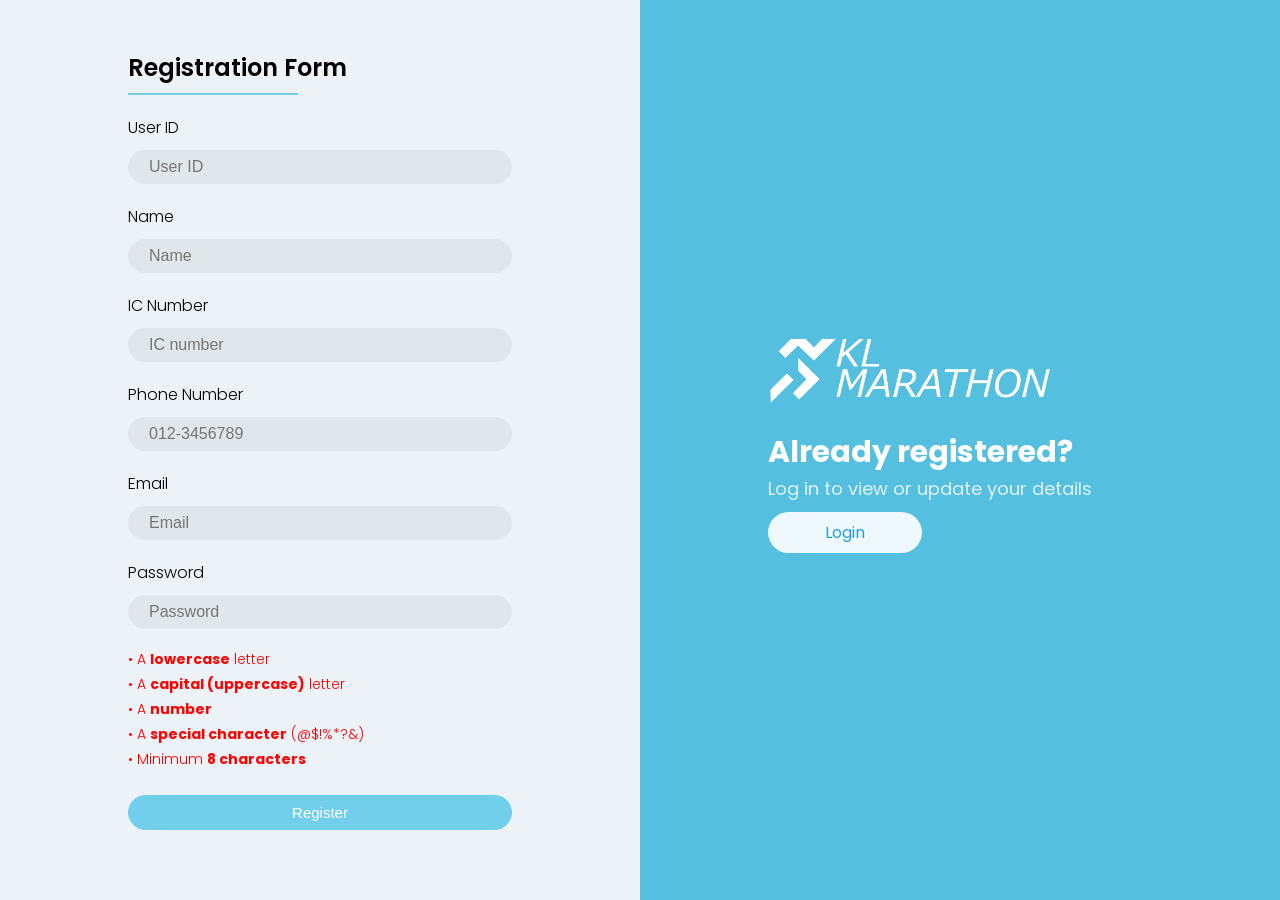
==== register.html @ 244e9a41 "first commit" ====
<!DOCTYPE html>
<html lang="en">
<head>
    <meta charset="UTF-8">
    <meta http-equiv="X-UA-Compatible" content="IE=edge">
    <meta name="viewport" content="width=device-width, initial-scale=1.0">
    <link rel="icon" href="Image/icon.ico" />
    <link rel="stylesheet" type="text/css" href="css/style.css" />
    <title>KLMarathon - Register</title>

    <!-- Load Google reCAPTCHA -->
    <script src="https://www.google.com/recaptcha/api.js" async defer></script>

    <style>
        .password-msg p {
            margin: 4px 0;
            font-size: 14px;
        }
        .valid { color: green; }
        .invalid { color: red; }
    </style>
</head>
<body>
    <div class="container-4">
        <div class="cont-child">
            <div class="rightCont">
                <h1>Registration Form</h1>
                <hr>
                <form id="signup-form" action="signup-engine.php" method="POST">
                    <label class="label" for="user_id">User ID</label>
                    <input type="text" name="user_id" placeholder="User ID" required>

                    <label class="label" for="name">Name</label>
                    <input type="text" name="name" placeholder="Name" required>

                    <label class="label" for="IC_num">IC Number</label>
                    <input type="text" name="IC_num" placeholder="IC number" required>

                    <label class="label" for="phone">Phone Number</label>
                    <input type="tel" name="phone" placeholder="012-3456789" required>

                    <label class="label" for="email">Email</label>
                    <input type="email" name="email" placeholder="Email" required>

                    <label class="label" for="password">Password</label>
                    <input type="password" id="password" name="password" placeholder="Password" required
                        pattern="(?=.*[a-z])(?=.*[A-Z])(?=.*\d)(?=.*[@$!%*?&]).{8,}"
                        title="Min 8 chars, with upper, lower, number & special char">

                    <div id="message" class="password-msg">
                        <p id="letter" class="invalid">• A <b>lowercase</b> letter</p>
                        <p id="capital" class="invalid">• A <b>capital (uppercase)</b> letter</p>
                        <p id="number" class="invalid">• A <b>number</b></p>
                        <p id="special" class="invalid">• A <b>special character</b> (@$!%*?&)</p>
                        <p id="length" class="invalid">• Minimum <b>8 characters</b></p>
                    </div>

                    <!-- Google reCAPTCHA widget -->
                    <div class="g-recaptcha" data-sitekey="6LcbBlwrAAAAADszQ8QkAg8TMUArDnsiP71nFxm5"></div>

                    <input type="submit" class="submit" value="Register">
                </form>
            </div>
        </div>
        <div class="cont-child">
            <div class="leftCont">
                <a href="index.html"><img src="Image/logo-white.png"></a>
                <h1>Already registered?</h1>
                <p>Log in to view or update your details</p>
                <a class="button" href="signIn.html">Login</a>
            </div>
        </div>
    </div>

    <script>
        const password = document.getElementById("password");
        const letter = document.getElementById("letter");
        const capital = document.getElementById("capital");
        const number = document.getElementById("number");
        const special = document.getElementById("special");
        const length = document.getElementById("length");

        password.onkeyup = function () {
            const val = password.value;
            letter.className = /[a-z]/.test(val) ? "valid" : "invalid";
            capital.className = /[A-Z]/.test(val) ? "valid" : "invalid";
            number.className = /\d/.test(val) ? "valid" : "invalid";
            special.className = /[!@#$%^&*(),.?":{}|<>]/.test(val) ? "valid" : "invalid";
            length.className = val.length >= 8 ? "valid" : "invalid";
        };
    </script>
</body>
</html>
---- css/style.css ----
/* font */

@import url('https://fonts.googleapis.com/css2?family=Passion+One&display=swap');
@import url('https://fonts.googleapis.com/css2?family=Open+Sans&display=swap');
@import url('https://fonts.googleapis.com/css2?family=Poppins:ital,wght@0,100;0,200;0,300;0,400;0,500;0,600;0,700;0,800;0,900;1,100;1,200;1,300;1,400;1,500;1,600;1,700;1,800;1,900&display=swap');

* {
    box-sizing: border-box;
    margin: 0%;
    padding: 0%;
}

body {
    background-color: #EDF2F7;
}


/* navigation bar */
.header {
    background-color: transparent;
}

.nav_links {
    list-style: none;
    position: absolute;
    left: 75%;
    display: flex;
    padding-left: 0%;
    margin: 8px 8px;
}

.nav_links li {
    margin-top: 0%;
    padding-top: 8px;
}

.nav_links li a {
    transition: all 0.3s ease 0s;
    padding: 0px 20px 0px 20px;
    text-shadow: 3px 4px rgba(0, 0, 0, 0.419);
    
}

 .nav_links li a {
    font-family: 'Poppins', sans-serif;
    font-weight: 500;
    color: #fff;
    text-decoration: none;
}

.nav_links li a:hover {
    color: #71CFEB;
}


/* sign up button */

.header nav ul button {
    padding: 10px 20px;
    border-radius: 10px;
    border: 0;
    background-color: transparent;
    box-shadow: rgb(0 0 0 / 5%) 0 0 8px;
    letter-spacing: 1.5px;
    text-transform: uppercase;
    font-family: 'Poppins', sans-serif;
    font-weight: 300;
    transition: all .5s ease;
}

.header nav ul button:hover {
    letter-spacing: 3px;
    background-color: #71CFEB;
    color: hsl(0, 0%, 100%);
    box-shadow: #71CFEB;
}

.header nav ul button:active {
    letter-spacing: 3px;
    background-color: #71CFEB;
    color: hsl(0, 0%, 100%);
    box-shadow: #71CFEB;
    transform: translateY(5px);
    transition: 100ms;
}


/*image header*/
.header .logo-head{
    position: absolute;
    width: 30%;
    left: 4%;
    top: 25%;
}

.header img {
    width: 100%;
    height: auto;
}

.headTxt {
    position: absolute;
    top: 50%;
    left: 16%;
    color: white;
    transform: translate(-50%, -50%);
    font-size: 45px;
    font-weight: 600;
    font-family: 'Poppins', sans-serif;
    text-shadow: 1px 2px rgba(0, 0, 0, 0.699);
}


/*content counter*/

.content_counter {
    margin: 120px;
}

.content_counter h1 {
    font-size: 24px;
    margin-bottom: 12px;
    font-family: 'Poppins', sans-serif;
    text-align: center;
}

.content_counter hr {
    margin: auto;
    width: 220px;
    height: 5px;
    border-color: transparent;
    background-color: #71CFEB;
}


/* Date Counter */

#dateCounter {
    text-align: center;
    font-size: 3em;
}


/* Date Counter digit*/

#dateCounter div {
    margin-top: 24px;
    font-family: 'Poppins', sans-serif;
    display: inline-block;
    min-width: 90px;
}


/* Date Counter text*/

#dateCounter span {
    font-family: 'Poppins', sans-serif;
    color: #141F26;
    display: block;
    font-size: 0.3em;
    font-weight: 400;
}


/*container 1*/

.container-1 {
    width: 100%;
    display: table;
    margin-top: 150px;
}

.container-1 h3 {
    font-family: 'Poppins', sans-serif;
    font-size: 16px;
    margin-left: 220px;
}

.container-1 h1 {
    font-family: 'Poppins', sans-serif;
    font-size: 25px;
    margin-left: 220px;
}

.container-1 hr {
    width: 80px;
    height: 4px;
    border-color: transparent;
    background-color: #71CFEB;
    margin-left: 220px;
}

.container-1 p {
    margin-top: 24px;
    font-family: 'position', sans-serif;
    font-weight: 150;
    font-size: 18px;
    line-height: 26px;
    margin-left: 220px;
}

.col1 {
    float: left;
    width: 50%;
}

.col2 {
    width: 50%;
    float: right;
    text-align: center;
}

.col2 img {
    width: 50%;
    height: auto;
    box-shadow: 0 8px 10px 0 rgba(0, 0, 0, 0.2), 0 8px 22px 0 rgba(0, 0, 0, 0.19);
}


/*container 2*/

.container-2 {
    background-color: #141F26;
    padding: 10px;
}

.container-2:after {
    content: "";
    display: table;
    clear: both;
}

.container-child {
    margin: auto;
    float: left;
    width: 33.33%;
}

.container-child h1 {
    font-size: 32px;
    color: #71CFEB;
    font-family: 'Passion One', sans-serif;
    font-weight: 200;
    text-align: center;
}

.container-child h3 {
    font-size: 18px;
    font-family: 'Open Sans', sans-serif;
    color: #ffffff;
    font-weight: 300;
    text-align: center;
}

.topSvg {
    margin-top: 50px;
    background: #141F26;
}

.darkContainer {
    background-color: #141F26;
    padding-top: 100px;
    padding-bottom: 30px;
    text-align: center;
    color: #fff;
    font-family: 'Poppins', sans-serif;
    font-weight: 100;
}

.darkContainer b {
    color: #71CFEB;
    margin-top: 20px;
}

.date {
    background-color: #EDF2F7;
}

.date h3 {
    color: #141F26;
    text-align: center;
}

.schedule {
    margin-left: auto;
    margin-right: auto;
    width: 80%;
    margin-top: 20px;
}

.schedule td {
    text-align: left;
    padding-left: 18px;
    padding: 10px;
}

.time h3 {
    text-align: center;
}


/*page signup*/

.container-4::after {
    width: 100%;
    content: "";
    display: table;
    clear: both;
}

.cont-child {
    margin: auto;
    width: 50%;
    position: relative;
    float: left;
}

.rightCont {
    flex-direction: column;
    justify-content: center;
    align-items: left;
    display: flex;
    height: 100vh;
    padding: 20% 20%;
}

.rightCont h1 {
    font-family: 'Poppins', sans-serif;
    font-size: 24px;
    font-weight: 600;
}

.rightCont p {
    font-family: 'Poppins', sans-serif;
    font-size: 16px;
    font-weight: 300;
    margin-bottom: 30px;
}

.rightCont hr {
    width: 170px;
    height: 5px;
    border-color: transparent;
    background-color: #71CFEB;
    margin-top: 8px;
    margin-bottom: 20px;
}

.rightCont form {
    display: block;
}

.rightCont label {
    margin-top: 10px;
    font-family: 'Poppins', sans-serif;
    font-size: 16px;
    font-weight: 300;
}

.rightCont input, textarea {
    display: block;
    width: 100%;
    padding: 7px 2px;
    margin-top: 10px;
    margin-bottom: 20px;
    border-bottom: 1px solid gray;
    background: rgba(0, 0, 0, 0.05);
    color: #000;
    font-size: 16px;
    border-radius: 50px;
    border: 1px solid transparent;
    padding-left: 20px;
    padding-right: 20px;
    font-size: 16px;
}

.rightCont textarea{
    border-radius: 10px;
    height: 100px;
}

.rightCont .submit {
    margin-top: 50px;
    width: 100%;
    height: 35px;
    background-color: #71CFEB;
    border: 1px solid #71CFEB;
    margin-top: 25px;
    color: white;
    font-weight: 500;
    font-size: 15px;
    border-radius: 50px;
}

.rightCont .submit:hover {
    background-color: #71cfeb28;
    border: 1px solid #71CFEB;
    color: #71CFEB;
}

.leftCont {
    flex-direction: column;
    justify-content: center;
    align-items: left;
    display: flex;
    height: 100vh;
    padding-left: 20%;
    background-color: #55bfdf;
}

.leftCont img {
    width: 55%;
    height: auto;
    margin-bottom: 20px;
}

.leftCont h1 {
    font-family: 'Poppins', sans-serif;
    font-size: 30px;
    color: #fff;
}

.leftCont p {
    font-family: 'Poppins', sans-serif;
    font-size: 18px;
    opacity: 80%;
    color: #fff;
}

.button {
    display: block;
    text-align: center;
    text-decoration: none;
    width: 30%;
    padding: 7px 2px;
    margin-top: 10px;
    margin-bottom: 20px;
    border-bottom: 1px solid gray;
    background: rgba(255, 255, 255, 0.904);
    color: rgba(37, 158, 214);
    font-family: 'Poppins', sans-serif;
    font-size: 14px;
    border-radius: 50px;
    border: 1px solid transparent;
    font-size: 16px;
}

.container-6{
    text-align: center;
}

.container-6 img{
    width: 20%;
    margin-top: 24px;
}

.container-6 .search th {
    background-color: #EDF2F7;
    text-align: right;
    color: #141F26;
    font-size: 18px;
    font-weight: 500;    
}

.search input{
    width: 20%;
    padding: 5px 2px;
    background: rgba(0, 0, 0, 0.05);
    color: #000;
    font-size: 16px;
    border-radius: 50px;
    border: 1px solid transparent;
    padding-left: 20px;
    padding-right: 20px;
    font-size: 14px;
    font-family: 'Poppins' , sans-serif;
}
.top-header-left{
    border-top-left-radius: 0.5em;
    border-collapse: collapse;
    overflow: hidden;
}

.top-header-right{
    border-top-right-radius: 0.5em;
    border-collapse: collapse;
    overflow: hidden;
}

.container-6 table{
    margin-left: auto;
    margin-right: auto;
    border-radius: 0.3em;
    border-collapse: collapse;
    overflow: hidden;
    cursor: context-menu;
    margin-top: 50px;
    margin-bottom: 50px;
}

.container-6 th{
    background-color: #71CFEB;
    color: #fff;
    font-family: 'Poppins' , sans-serif;
    font-weight: 600;
    font-size: 18px;
    padding: 10px;
}

.container-6 td{
    background-color: #fff;
    color: #000; 
    font-family: 'Poppins' , sans-serif;
    font-weight: 400;
    font-size: 16px;
    padding: 10px;
    border-top: 0.5px solid rgb(145, 143, 143);
    border-bottom: 0.5px solid rgb(145, 143, 143);
    text-align: left;
}

.container-6 .bot-table{
    text-align: center;
    font-size: 14px;
    border-bottom: unset;
}

.link-top a{
    text-decoration: none;
    color: #EDF2F7;
}
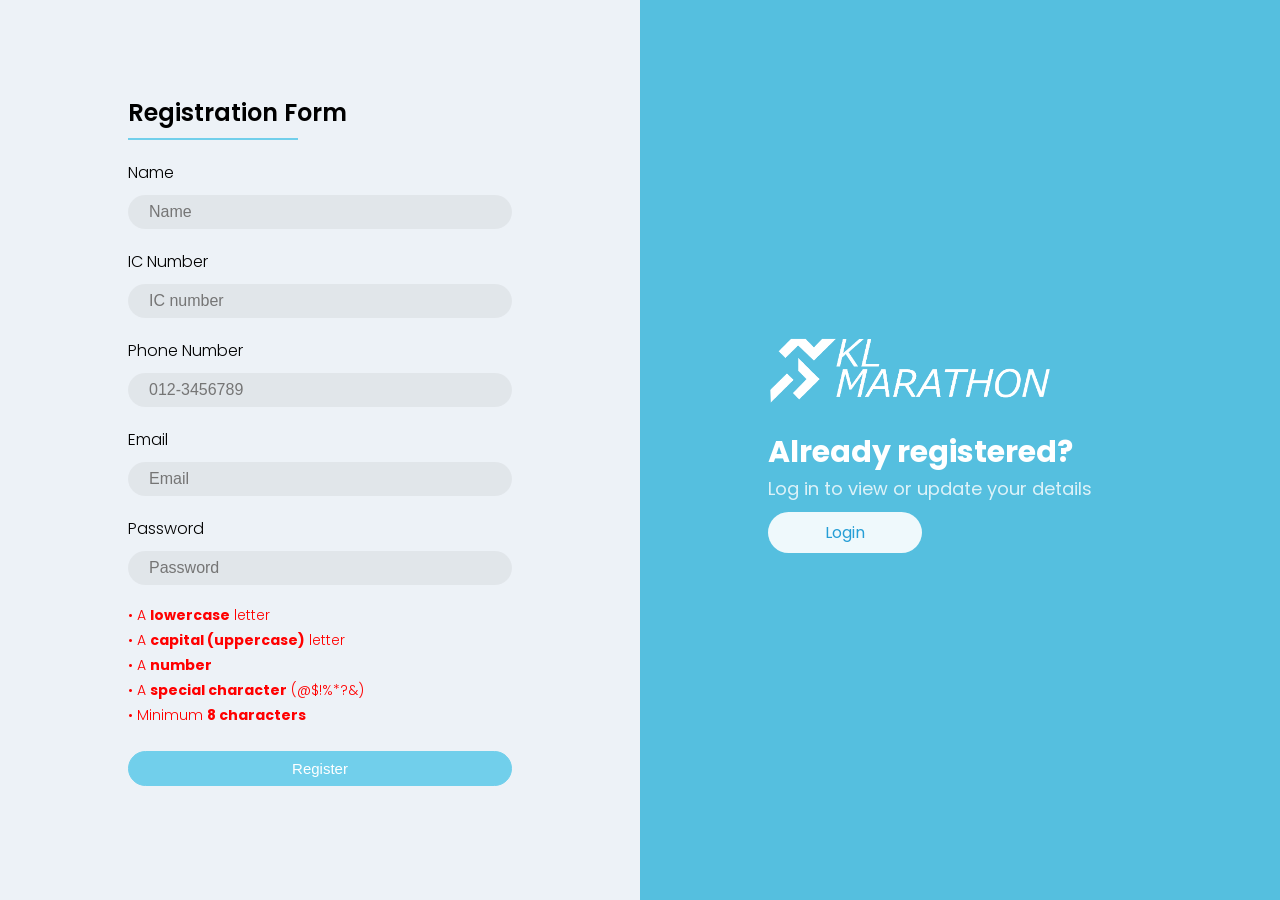
==== commit 54304d37: "tix2" ====
--- a/register.html
+++ b/register.html
@@ -1,5 +1,6 @@
 <!DOCTYPE html>
 <html lang="en">
+
 <head>
     <meta charset="UTF-8">
     <meta http-equiv="X-UA-Compatible" content="IE=edge">
@@ -16,19 +17,24 @@
             margin: 4px 0;
             font-size: 14px;
         }
-        .valid { color: green; }
-        .invalid { color: red; }
+
+        .valid {
+            color: green;
+        }
+
+        .invalid {
+            color: red;
+        }
     </style>
 </head>
+
 <body>
     <div class="container-4">
         <div class="cont-child">
             <div class="rightCont">
                 <h1>Registration Form</h1>
                 <hr>
-                <form id="signup-form" action="signup-engine.php" method="POST">
-                    <label class="label" for="user_id">User ID</label>
-                    <input type="text" name="user_id" placeholder="User ID" required>
+                <form id="signup-form" action="signin-engine.php" method="POST">
 
                     <label class="label" for="name">Name</label>
                     <input type="text" name="name" placeholder="Name" required>
@@ -67,7 +73,7 @@
                 <a href="index.html"><img src="Image/logo-white.png"></a>
                 <h1>Already registered?</h1>
                 <p>Log in to view or update your details</p>
-                <a class="button" href="signIn.html">Login</a>
+                <a class="button" href="signin.html">Login</a>
             </div>
         </div>
     </div>
@@ -90,4 +96,5 @@
         };
     </script>
 </body>
-</html>
+
+</html>
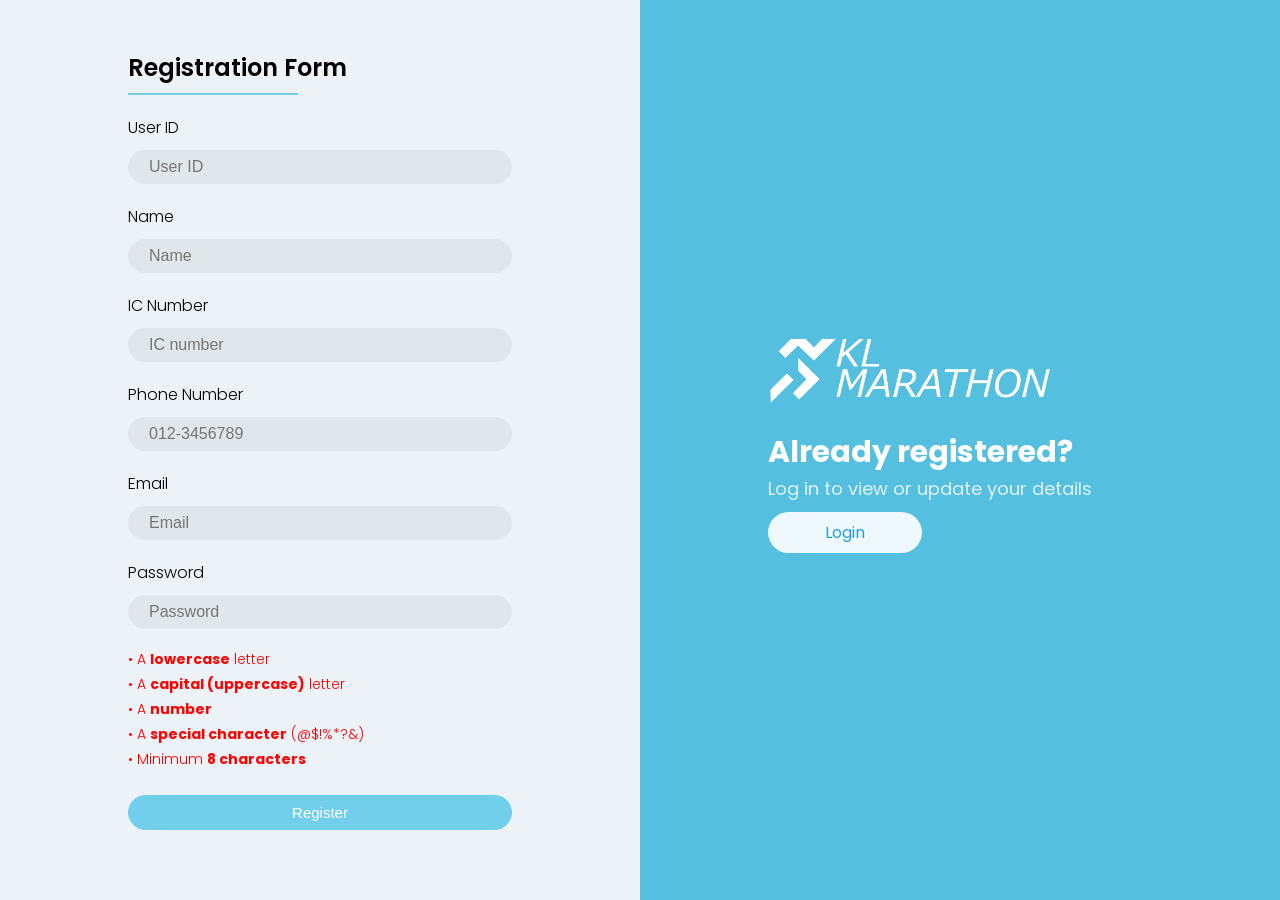
==== commit 46f3b33f: "Merge branch 'main' of https://github.com/SozaMegumi/Security_Project" ====
--- a/register.html
+++ b/register.html
@@ -34,7 +34,9 @@
             <div class="rightCont">
                 <h1>Registration Form</h1>
                 <hr>
-                <form id="signup-form" action="signin-engine.php" method="POST">
+                <form id="signup-form" action="insert-engine.php" method="POST">
+                    <label class="label" for="user_id">User ID</label>
+                    <input type="text" name="user_id" placeholder="User ID" required>
 
                     <label class="label" for="name">Name</label>
                     <input type="text" name="name" placeholder="Name" required>
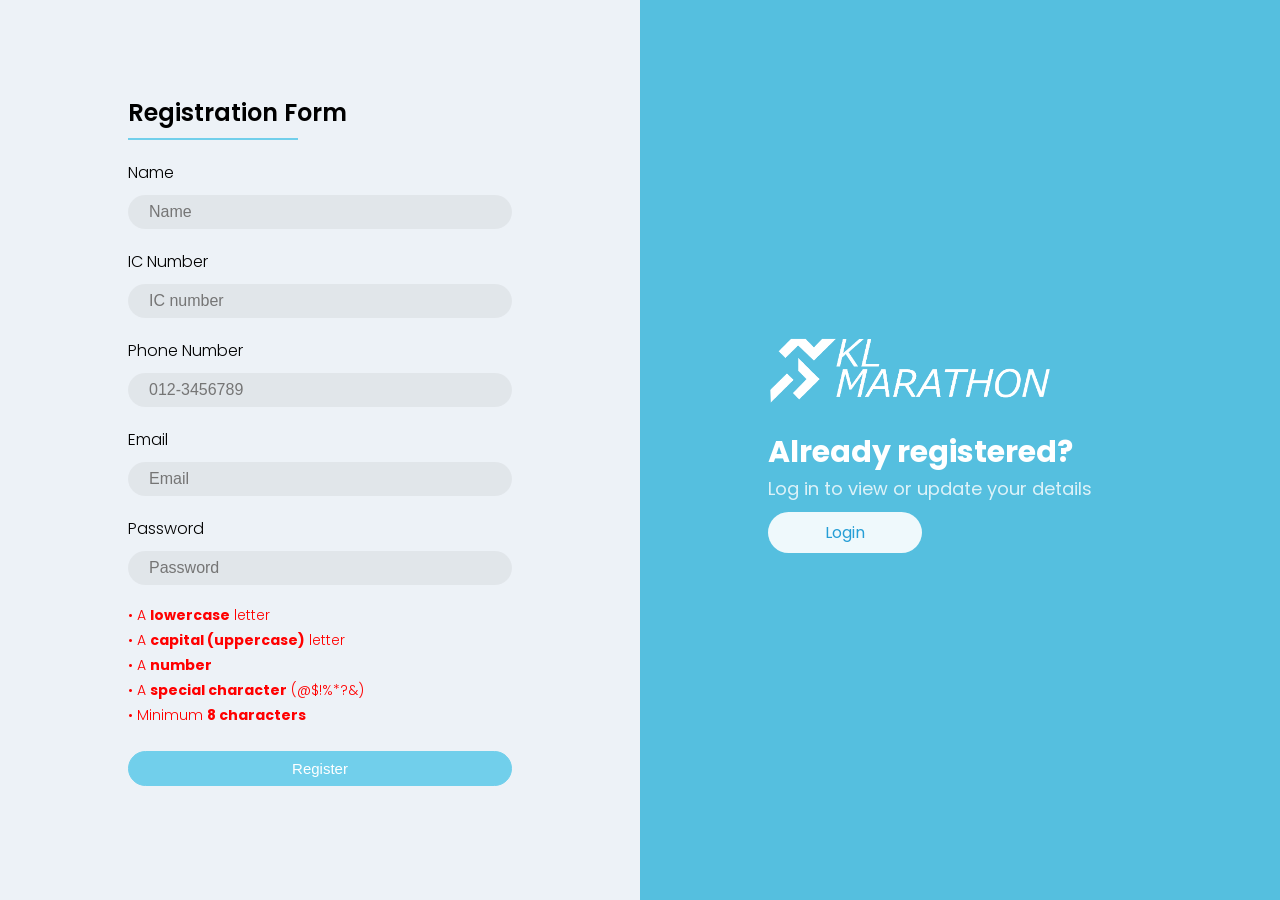
==== commit 97436ba7: "tix3" ====
--- a/register.html
+++ b/register.html
@@ -35,8 +35,6 @@
                 <h1>Registration Form</h1>
                 <hr>
                 <form id="signup-form" action="insert-engine.php" method="POST">
-                    <label class="label" for="user_id">User ID</label>
-                    <input type="text" name="user_id" placeholder="User ID" required>
 
                     <label class="label" for="name">Name</label>
                     <input type="text" name="name" placeholder="Name" required>
